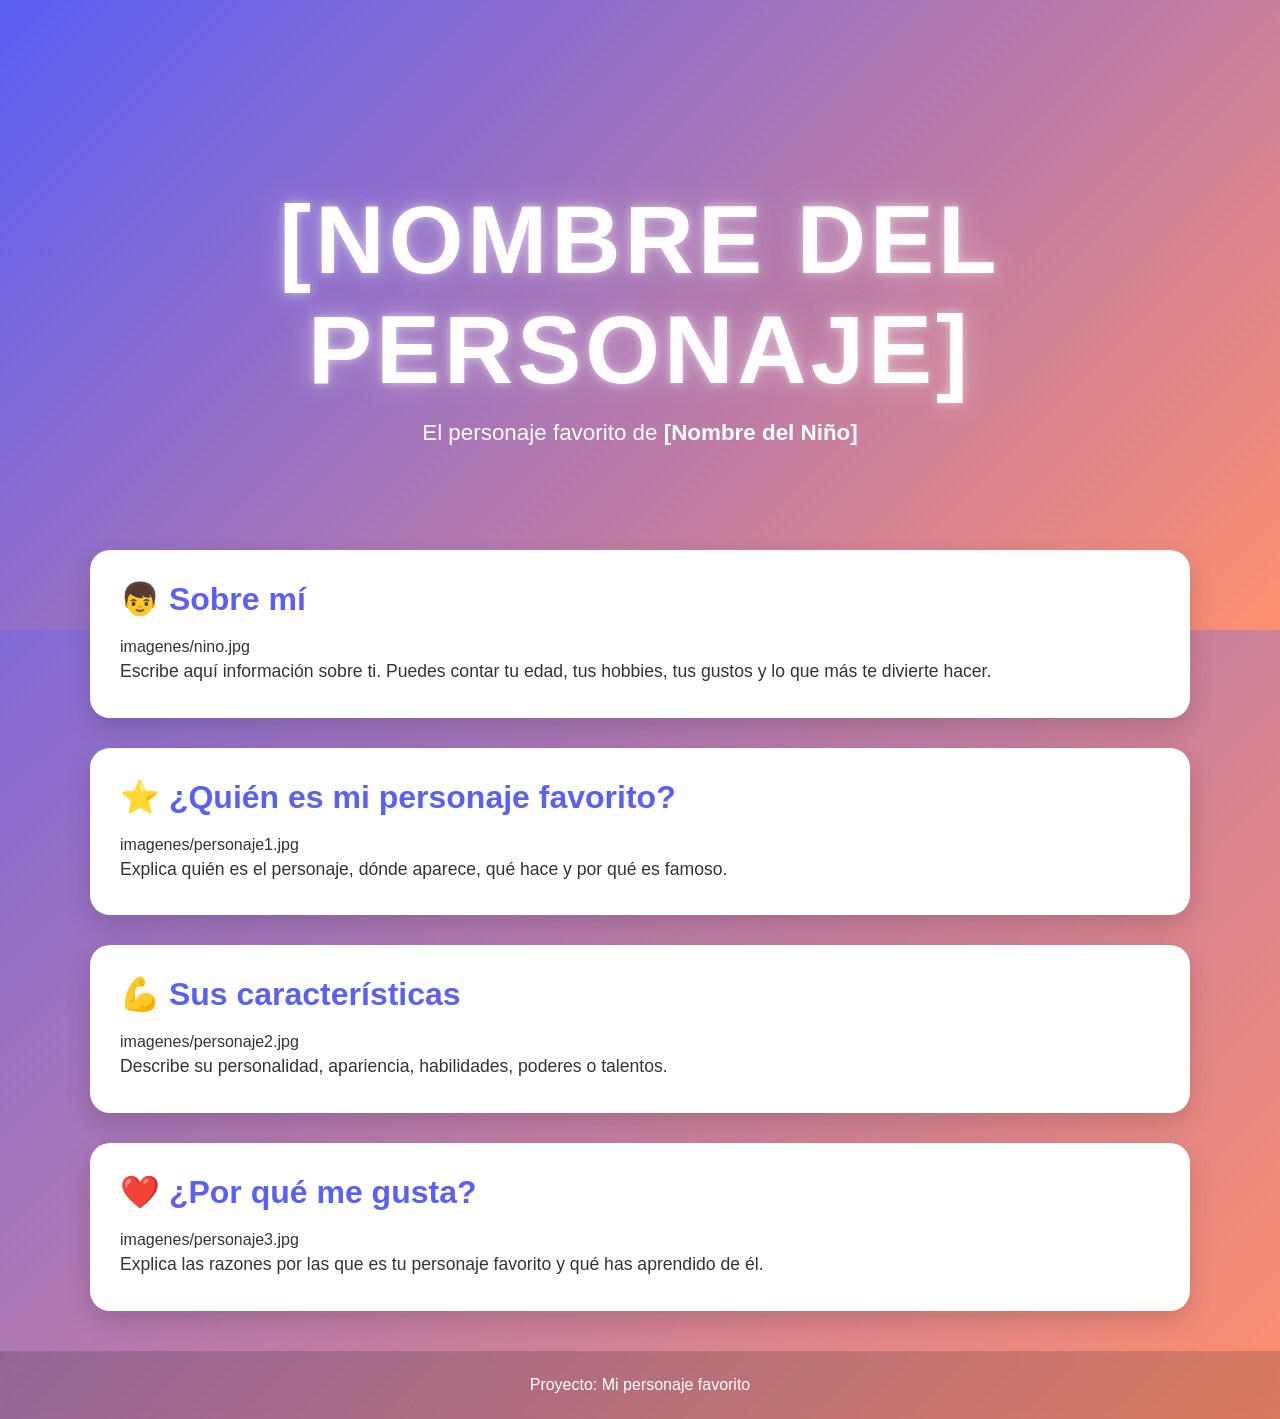
==== docs/personajeFavorito/index.html @ f33a4de2 "Automated update" ====
<!DOCTYPE html>
<html lang="es">

<head>
    <meta charset="UTF-8">
    <meta name="viewport" content="width=device-width, initial-scale=1.0">
    <title>[Nombre del Personaje]</title>
    <link rel="stylesheet" href="style.css">
</head>

<body>

    <header class="hero">
        <div class="hero-content">
            <h1>[NOMBRE DEL PERSONAJE]</h1>
            <p>El personaje favorito de <strong>[Nombre del Niño]</strong></p>
        </div>
    </header>

    <main>

        <section class="card">
            <h2>👦 Sobre mí</h2>
            imagenes/nino.jpg

            <p>
                Escribe aquí información sobre ti.
                Puedes contar tu edad, tus hobbies,
                tus gustos y lo que más te divierte hacer.
            </p>
        </section>

        <section class="card">
            <h2>⭐ ¿Quién es mi personaje favorito?</h2>
            imagenes/personaje1.jpg

            <p>
                Explica quién es el personaje, dónde aparece,
                qué hace y por qué es famoso.
            </p>
        </section>

        <section class="card">
            <h2>💪 Sus características</h2>
            imagenes/personaje2.jpg

            <p>
                Describe su personalidad, apariencia,
                habilidades, poderes o talentos.
            </p>
        </section>

        <section class="card">
            <h2>❤️ ¿Por qué me gusta?</h2>
            imagenes/personaje3.jpg

            <p>
                Explica las razones por las que es tu personaje favorito
                y qué has aprendido de él.
            </p>
        </section>

    </main>

    <footer>
        <p>Proyecto: Mi personaje favorito</p>
    </footer>

</body>

</html>
---- docs/personajeFavorito/style.css ----
/*======================================
  PALETA DE COLORES
======================================*/
:root {
    --color-primario: #5b5ff5;
    --color-secundario: #ff8f70;
}

/*======================================
  CONFIGURACIÓN GENERAL
======================================*/
* {
    margin: 0;
    padding: 0;
    box-sizing: border-box;
}

body {
    font-family: "Segoe UI", Arial, sans-serif;

    background: linear-gradient(
        135deg,
        var(--color-primario),
        var(--color-secundario)
    );

    min-height: 100vh;
    color: #333;
}

/*======================================
  HERO
======================================*/
.hero {
    height: 70vh;

    display: flex;
    justify-content: center;
    align-items: center;

    text-align: center;

    background: linear-gradient(
        135deg,
        var(--color-primario),
        var(--color-secundario)
    );

    color: white;
}

.hero-content {
    animation: aparecer 1.5s ease;
}

.hero h1 {
    font-size: clamp(3rem, 8vw, 6rem);
    letter-spacing: 4px;
    text-transform: uppercase;

    text-shadow:
        0 0 10px rgba(255,255,255,.5),
        0 0 30px rgba(255,255,255,.3);

    animation: flotar 3s ease-in-out infinite;
}

.hero p {
    font-size: 1.4rem;
    margin-top: 15px;
}

/*======================================
  CONTENEDOR
======================================*/
main {
    width: 90%;
    max-width: 1100px;

    margin: -80px auto 40px;
}

/*======================================
  TARJETAS
======================================*/
.card {
    background: white;

    margin-bottom: 30px;
    padding: 30px;

    border-radius: 20px;

    box-shadow: 0 10px 25px rgba(0,0,0,.15);

    transition: .3s;
}

.card:hover {
    transform: translateY(-8px);
}

.card h2 {
    color: var(--color-primario);
    margin-bottom: 20px;
    font-size: 2rem;
}

.card img {
    width: 100%;
    max-width: 450px;

    display: block;
    margin: 20px auto;

    border-radius: 15px;

    transition: .4s;
}

.card img:hover {
    transform: scale(1.05);
}

.card p {
    font-size: 1.1rem;
    line-height: 1.8;
}

/*======================================
  FOOTER
======================================*/
footer {
    text-align: center;

    padding: 25px;

    color: white;

    background: rgba(0,0,0,.15);

    backdrop-filter: blur(5px);
}

/*======================================
  ANIMACIONES
======================================*/
@keyframes aparecer {
    from {
        opacity: 0;
        transform: translateY(40px);
    }

    to {
        opacity: 1;
        transform: translateY(0);
    }
}

@keyframes flotar {
    0% {
        transform: translateY(0);
    }

    50% {
        transform: translateY(-10px);
    }

    100% {
        transform: translateY(0);
    }
}

/*======================================
  RESPONSIVE
======================================*/
@media (max-width: 768px) {

    .hero {
        height: 55vh;
    }

    .hero p {
        font-size: 1rem;
    }

    .card {
        padding: 20px;
    }

    .card h2 {
        font-size: 1.5rem;
    }
}
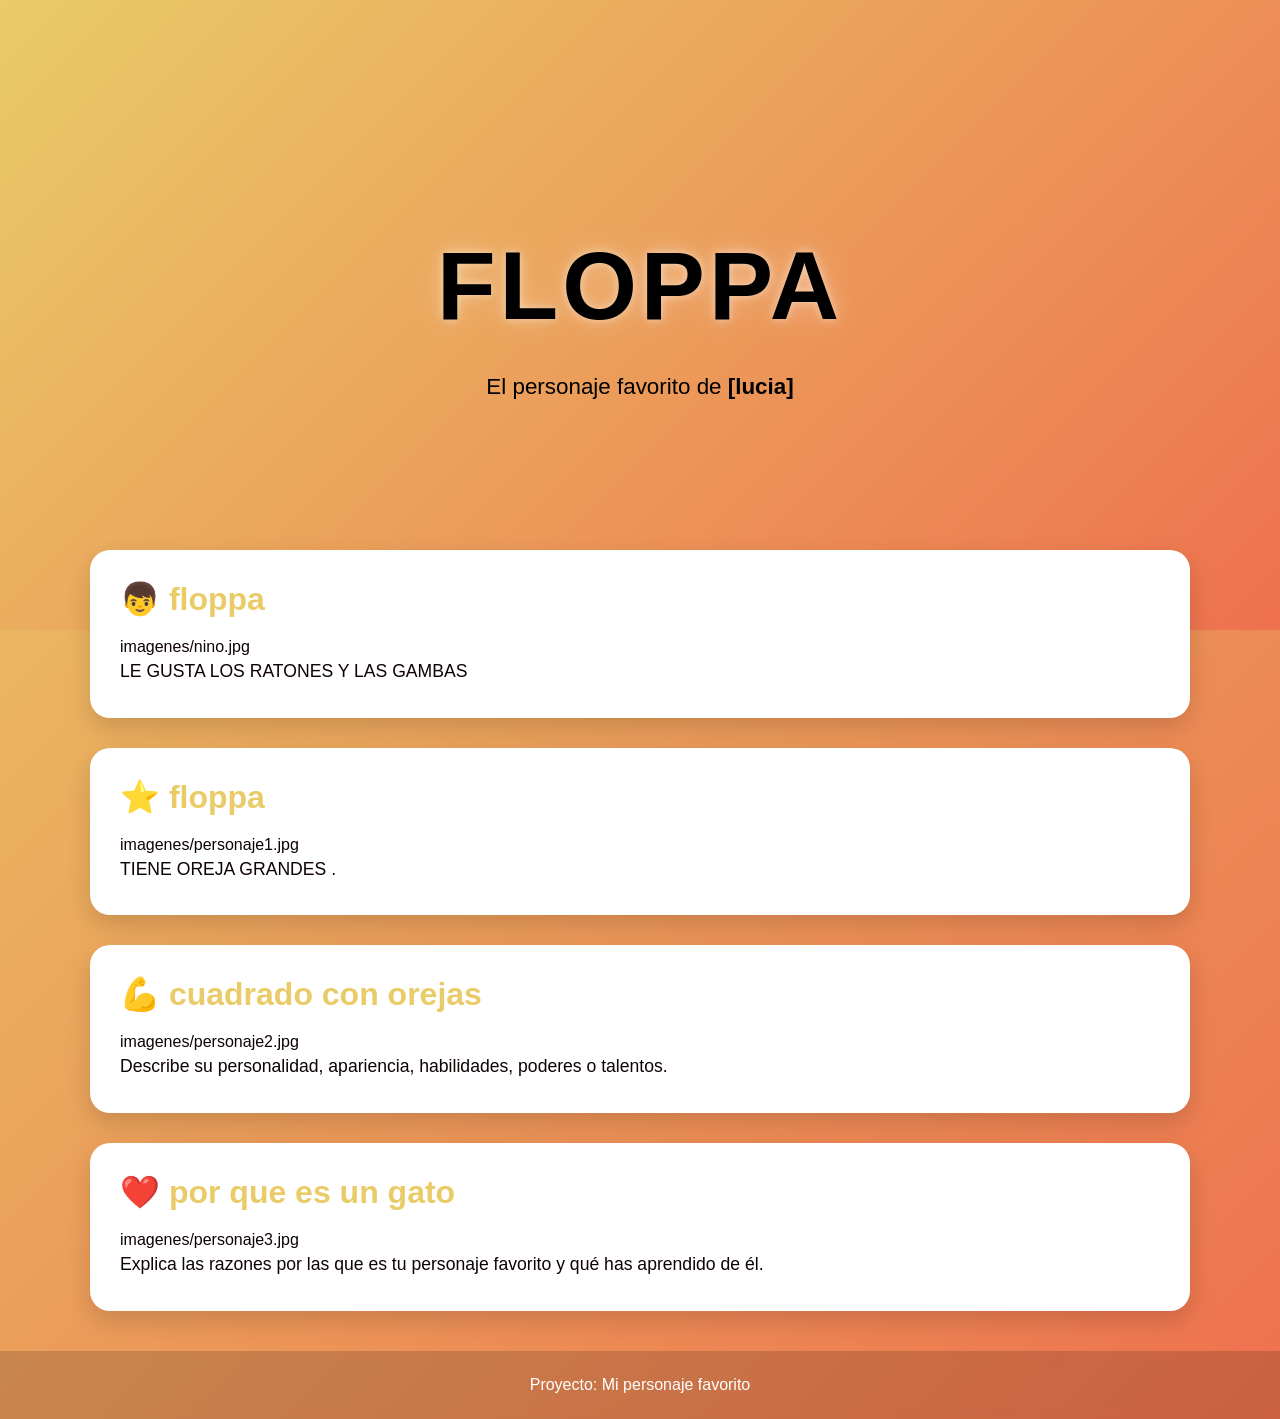
==== commit 381730aa: "temu" ====
--- a/docs/personajeFavorito/index.html
+++ b/docs/personajeFavorito/index.html
@@ -4,7 +4,7 @@
 <head>
     <meta charset="UTF-8">
     <meta name="viewport" content="width=device-width, initial-scale=1.0">
-    <title>[Nombre del Personaje]</title>
+    <title>[lucia]</title>
     <link rel="stylesheet" href="style.css">
 </head>
 
@@ -12,36 +12,36 @@
 
     <header class="hero">
         <div class="hero-content">
-            <h1>[NOMBRE DEL PERSONAJE]</h1>
-            <p>El personaje favorito de <strong>[Nombre del Niño]</strong></p>
+            <h1>FLOPPA</h1>
+            <img style="width: 200px;" src="https://imgs.search.brave.com/r4qQZGl_tbsfhK0YFxB8bjgx6qrWNGNguymJcJREav4/rs:fit:860:0:0:0/g:ce/aHR0cHM6Ly9paDEu/cmVkYnViYmxlLm5l/dC9pbWFnZS4yNDAz/MDY0OTE1LjkxNTEv/ZnBvc3RlcixzbWFs/bCx3YWxsX3RleHR1/cmUsc3F1YXJlX3By/b2R1Y3QsNjAweDYw/MC51My5qcGc" alt="">
+            <p>El personaje favorito de <strong>[lucia]</strong></p>
         </div>
     </header>
 
     <main>
 
         <section class="card">
-            <h2>👦 Sobre mí</h2>
+            <h2>👦 floppa
+
+            </h2>
             imagenes/nino.jpg
 
             <p>
-                Escribe aquí información sobre ti.
-                Puedes contar tu edad, tus hobbies,
-                tus gustos y lo que más te divierte hacer.
+                LE GUSTA LOS RATONES Y LAS GAMBAS
             </p>
         </section>
 
         <section class="card">
-            <h2>⭐ ¿Quién es mi personaje favorito?</h2>
+            <h2>⭐ floppa</h2>
             imagenes/personaje1.jpg
 
             <p>
-                Explica quién es el personaje, dónde aparece,
-                qué hace y por qué es famoso.
+            TIENE OREJA GRANDES .
             </p>
         </section>
 
         <section class="card">
-            <h2>💪 Sus características</h2>
+            <h2>💪 cuadrado con orejas</h2>
             imagenes/personaje2.jpg
 
             <p>
@@ -51,7 +51,7 @@
         </section>
 
         <section class="card">
-            <h2>❤️ ¿Por qué me gusta?</h2>
+            <h2>❤️ por que es un gato</h2>
             imagenes/personaje3.jpg
 
             <p>
--- a/docs/personajeFavorito/style.css
+++ b/docs/personajeFavorito/style.css
@@ -2,8 +2,8 @@
   PALETA DE COLORES
 ======================================*/
 :root {
-    --color-primario: #5b5ff5;
-    --color-secundario: #ff8f70;
+    --color-primario: #e9cb67;
+    --color-secundario: #ee714e;
 }
 
 /*======================================
@@ -25,7 +25,7 @@
     );
 
     min-height: 100vh;
-    color: #333;
+    color: #0e0202;
 }
 
 /*======================================
@@ -46,7 +46,7 @@
         var(--color-secundario)
     );
 
-    color: white;
+    color: rgb(0, 0, 0);
 }
 
 .hero-content {
